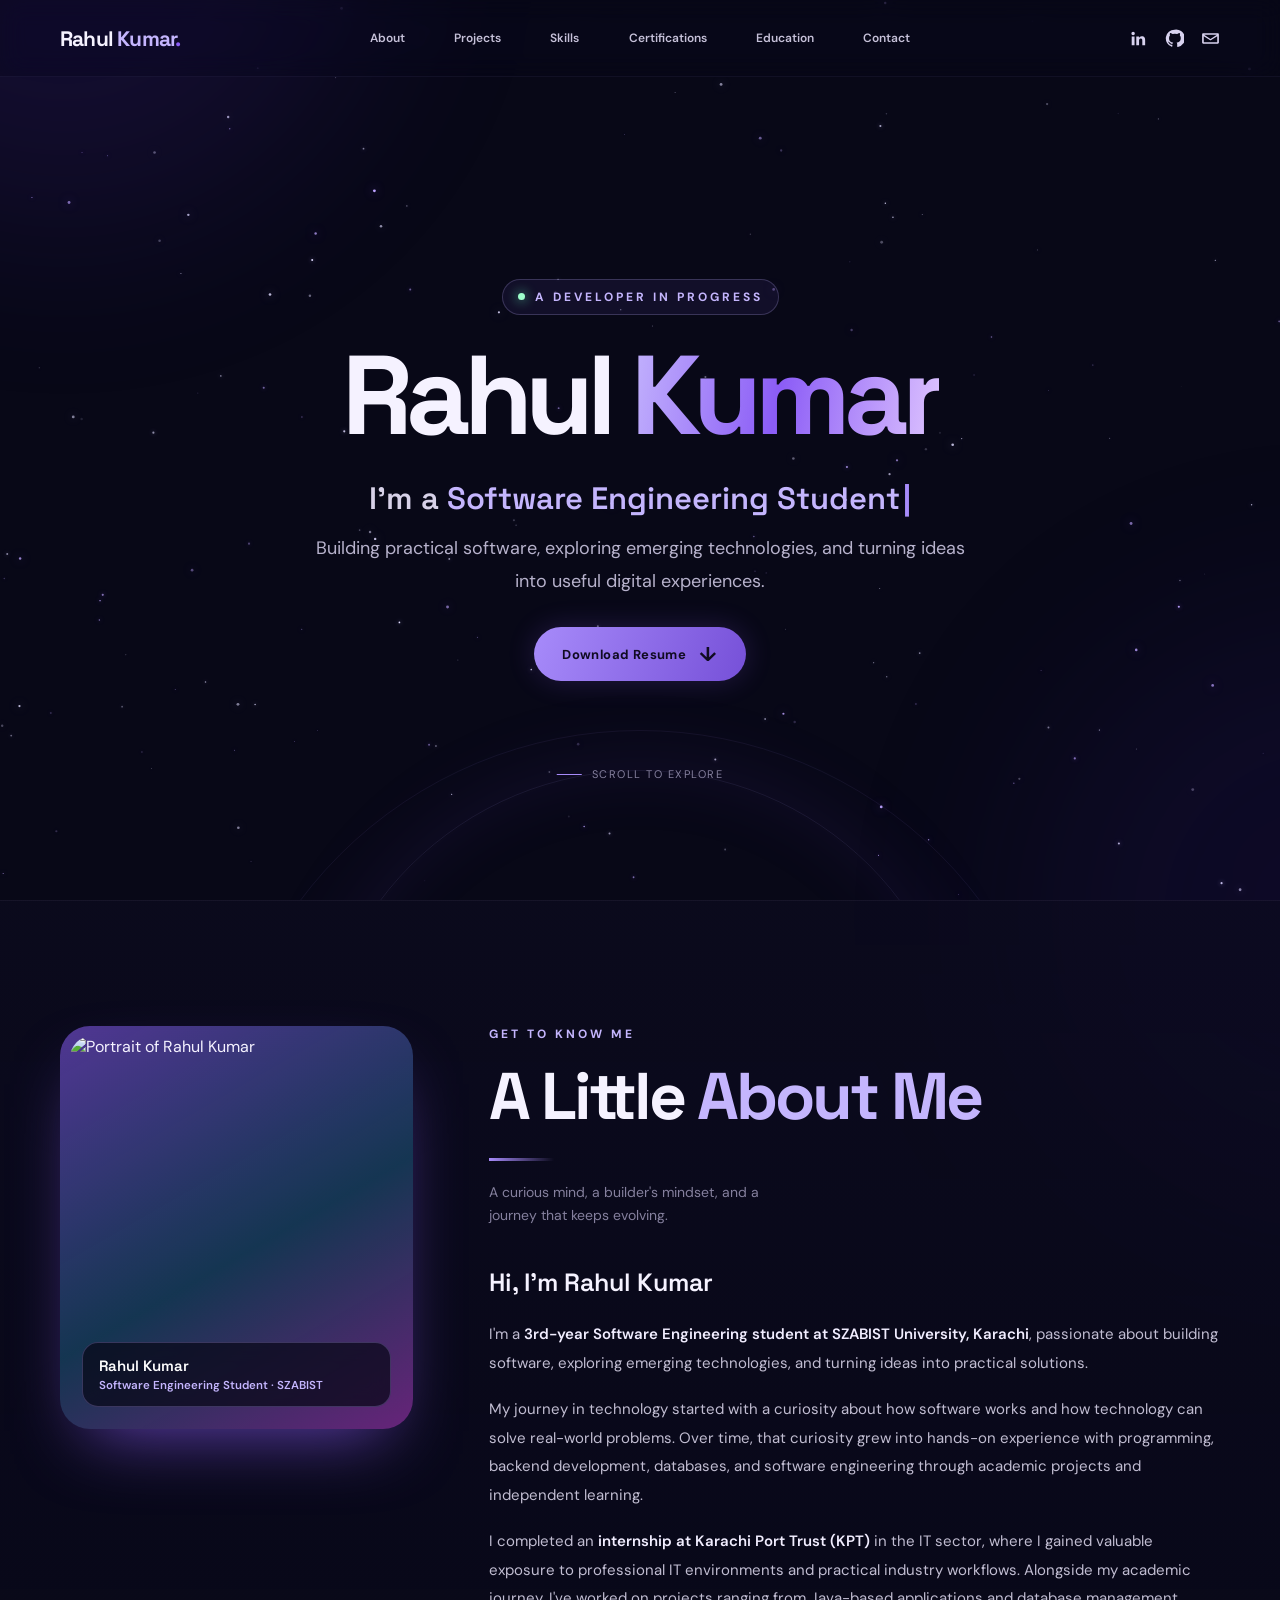
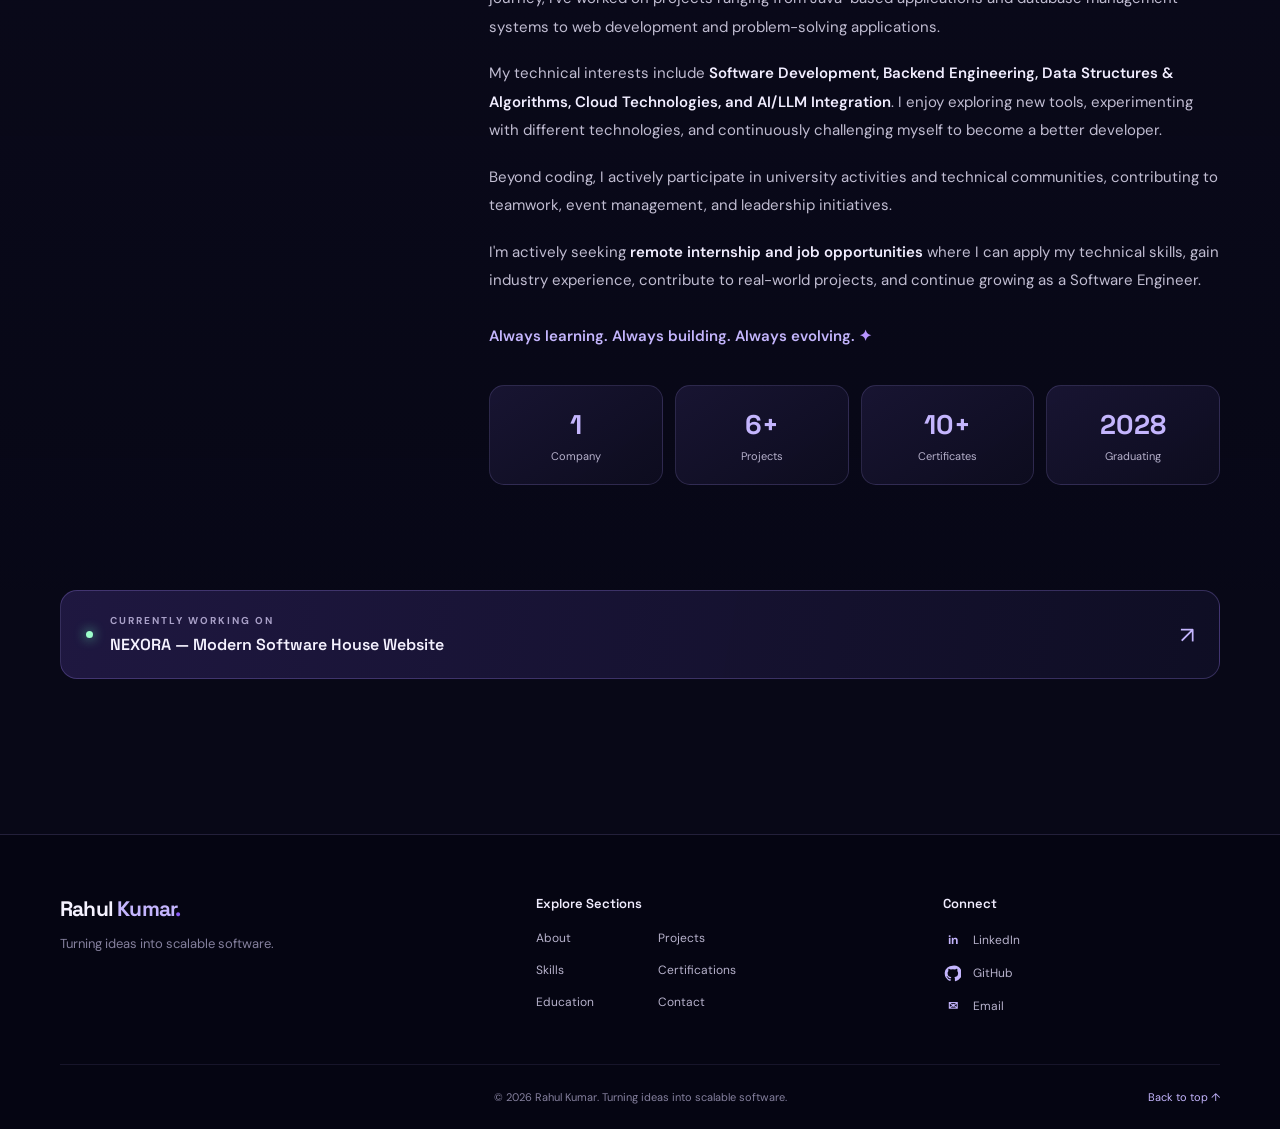
==== index.html @ cebddf50 "Add files via upload" ====
<!DOCTYPE html>
<html lang="en">
<head>
  <meta charset="UTF-8" />
  <meta name="viewport" content="width=device-width, initial-scale=1.0" />
  <meta name="theme-color" content="#080817" />
  <meta name="description" content="Rahul Kumar — Software Engineering Student, Developer and Problem Solver." />
  <title>Rahul Kumar | Software Engineer</title>
  <link rel="preconnect" href="https://fonts.googleapis.com">
  <link rel="preconnect" href="https://fonts.gstatic.com" crossorigin>
  <link href="https://fonts.googleapis.com/css2?family=DM+Sans:wght@400;500;600;700&family=Space+Grotesk:wght@400;500;600;700&display=swap" rel="stylesheet">
  <link rel="stylesheet" href="style.css" />
</head>
<body>
  <canvas id="starfield" aria-hidden="true"></canvas>
  <div class="ambient ambient-one"></div>
  <div class="ambient ambient-two"></div>

  <header class="site-header">
    <nav class="navbar container" aria-label="Main navigation">
      <a class="brand" href="#home" aria-label="Rahul Kumar home">Rahul <span>Kumar</span><i>.</i></a>
      <button class="menu-toggle" id="menuToggle" aria-label="Toggle navigation" aria-expanded="false">
        <span></span><span></span><span></span>
      </button>
      <div class="nav-links" id="navLinks">
<a href="index.html#about">About</a>
<a href="projects.html">Projects</a>
<a href="skills.html">Skills</a>
<a href="certifications.html">Certifications</a>
<a href="education.html">Education</a>
<a href="contact.html">Contact</a>
      </div>
      <div class="nav-socials" aria-label="Social links">
        <a href="https://www.linkedin.com/in/rahul-maheshwari-7375152b0" target="_blank" rel="noreferrer" aria-label="LinkedIn">
          <svg viewBox="0 0 24 24" aria-hidden="true"><path d="M5.2 3.5a2.2 2.2 0 1 1 0 4.4 2.2 2.2 0 0 1 0-4.4ZM3.4 9.5H7v11H3.4v-11Zm5.8 0h3.4V11h.1c.5-.9 1.6-1.9 3.4-1.9 3.6 0 4.3 2.3 4.3 5.3v6.1h-3.6v-5.4c0-1.3 0-3-1.9-3s-2.2 1.4-2.2 2.9v5.5H9.2v-11Z"/></svg>
        </a>
        <a href="https://github.com/rahulkumar10319" target="_blank" rel="noreferrer" aria-label="GitHub">
          <svg viewBox="0 0 24 24" aria-hidden="true"><path d="M12 .9a11.1 11.1 0 0 0-3.5 21.6c.6.1.8-.3.8-.6v-2.1c-3.2.7-3.9-1.4-3.9-1.4-.5-1.3-1.3-1.7-1.3-1.7-1-.7.1-.7.1-.7 1.1.1 1.7 1.2 1.7 1.2 1 .1.7 2.1 3.8 1.5.1-.7.4-1.2.7-1.5-2.6-.3-5.3-1.3-5.3-5.8 0-1.3.5-2.3 1.2-3.1-.1-.3-.5-1.5.1-3.1 0 0 1-.3 3.2 1.2a11 11 0 0 1 5.8 0c2.2-1.5 3.2-1.2 3.2-1.2.6 1.6.2 2.8.1 3.1.8.8 1.2 1.8 1.2 3.1 0 4.5-2.7 5.5-5.3 5.8.4.3.8 1 .8 2v3c0 .3.2.7.8.6A11.1 11.1 0 0 0 12 .9Z"/></svg>
        </a>
        <a href="mailto:rahulkella661@gmail.com" aria-label="Email">
          <svg viewBox="0 0 24 24" aria-hidden="true"><path d="M2.8 5.5h18.4c.8 0 1.4.6 1.4 1.4v10.2c0 .8-.6 1.4-1.4 1.4H2.8c-.8 0-1.4-.6-1.4-1.4V6.9c0-.8.6-1.4 1.4-1.4Zm9.2 7.1 8.1-5.3H3.9l8.1 5.3Zm-8.5 4.1h17V9l-8.1 5.2a.8.8 0 0 1-.8 0L3.5 9v7.7Z"/></svg>
        </a>
      </div>
    </nav>
  </header>

  <main>
    <section class="hero section-shell" id="home">
      <div class="hero-content container">
        <div class="eyebrow"><span class="eyebrow-dot"></span> A DEVELOPER IN PROGRESS</div>
        <h1>Rahul <span>Kumar</span></h1>
        <p class="hero-role">I'm a <span id="roleText">Software Engineering Student</span><b class="typing-caret">|</b></p>
        <p class="hero-description">
          Building practical software, exploring emerging technologies, and turning ideas into useful digital experiences.
        </p>
        <a class="button button-primary" href="assets/resume.pdf" download>
          Download Resume <span class="download-icon" aria-hidden="true">↓</span>
        </a>
        <div class="hero-scroll"><span></span> Scroll to explore</div>
      </div>
      <div class="hero-orbit orbit-a"></div>
      <div class="hero-orbit orbit-b"></div>
    </section>

    <section class="about-section section-shell" id="about">
      <div class="container about-grid">
        <aside class="about-photo">
          <figure>
            <img src="assets/rahul-kumar.webp" alt="Portrait of Rahul Kumar" width="900" height="1016" loading="lazy" />
            <figcaption><strong>Rahul Kumar</strong><span>Software Engineering Student · SZABIST</span></figcaption>
          </figure>
        </aside>
        <div class="about-main">
        <div class="section-heading">
          <p class="section-kicker">GET TO KNOW ME</p>
          <h2>A Little <span>About Me</span></h2>
          <div class="heading-line"></div>
          <p class="heading-note">A curious mind, a builder's mindset, and a journey that keeps evolving.</p>
        </div>
        <div class="about-copy">
          <h3>Hi, I'm Rahul Kumar</h3>
          <p>I'm a <strong>3rd-year Software Engineering student at SZABIST University, Karachi</strong>, passionate about building software, exploring emerging technologies, and turning ideas into practical solutions.</p>
          <p>My journey in technology started with a curiosity about how software works and how technology can solve real-world problems. Over time, that curiosity grew into hands-on experience with programming, backend development, databases, and software engineering through academic projects and independent learning.</p>
          <p>I completed an <strong>internship at Karachi Port Trust (KPT)</strong> in the IT sector, where I gained valuable exposure to professional IT environments and practical industry workflows. Alongside my academic journey, I've worked on projects ranging from Java-based applications and database management systems to web development and problem-solving applications.</p>
          <p>My technical interests include <strong>Software Development, Backend Engineering, Data Structures &amp; Algorithms, Cloud Technologies, and AI/LLM Integration</strong>. I enjoy exploring new tools, experimenting with different technologies, and continuously challenging myself to become a better developer.</p>
          <p>Beyond coding, I actively participate in university activities and technical communities, contributing to teamwork, event management, and leadership initiatives.</p>
          <p>I'm actively seeking <strong>remote internship and job opportunities</strong> where I can apply my technical skills, gain industry experience, contribute to real-world projects, and continue growing as a Software Engineer.</p>
          <p class="signature-line">Always learning. Always building. Always evolving. <span>✦</span></p>
          <div class="stats-grid">
            <div class="stat-card"><strong>1</strong><span>Company</span></div>
            <div class="stat-card"><strong>6+</strong><span>Projects</span></div>
            <div class="stat-card"><strong>10+</strong><span>Certificates</span></div>
            <div class="stat-card"><strong>2028</strong><span>Graduating</span></div>
          </div>
        </div>
        </div>
      </div>
    </section>

    <section class="status-section container" id="currently-building">
      <button class="status-card" id="statusCard" aria-expanded="false">
        <span class="status-indicator"></span>
        <span class="status-main"><small>CURRENTLY WORKING ON</small><strong>NEXORA — Modern Software House Website</strong></span>
        <span class="status-action" aria-hidden="true">↗</span>
        <span class="status-detail">Designing and developing a modern digital presence for a software house, with a focus on clean UI, thoughtful interactions, and a polished user experience.</span>
      </button>
    </section>

</main>

  <footer class="site-footer">
    <div class="container footer-top">
      <div class="footer-brand-block">
        <a class="brand footer-brand" href="#home">Rahul <span>Kumar</span><i>.</i></a>
        <p>Turning ideas into scalable software.</p>
      </div>
      <div class="footer-column">
        <h4>Explore Sections</h4>
        <div class="footer-nav">
<a href="index.html#about">About</a>
<a href="projects.html">Projects</a>
<a href="skills.html">Skills</a>
<a href="certifications.html">Certifications</a>
<a href="education.html">Education</a>
<a href="contact.html">Contact</a>
          </div>
      </div>
      <div class="footer-column">
        <h4>Connect</h4>
        <div class="footer-socials">
          <a href="https://www.linkedin.com/in/rahul-maheshwari-7375152b0" target="_blank" rel="noreferrer"><span class="social-icon">in</span> LinkedIn</a>
          <a href="https://github.com/rahulkumar10319" target="_blank" rel="noreferrer"><span class="social-icon"><svg viewBox="0 0 24 24"><path d="M12 .9a11.1 11.1 0 0 0-3.5 21.6c.6.1.8-.3.8-.6v-2.1c-3.2.7-3.9-1.4-3.9-1.4-.5-1.3-1.3-1.7-1.3-1.7-1-.7.1-.7.1-.7 1.1.1 1.7 1.2 1.7 1.2 1 .1.7 2.1 3.8 1.5.1-.7.4-1.2.7-1.5-2.6-.3-5.3-1.3-5.3-5.8 0-1.3.5-2.3 1.2-3.1-.1-.3-.5-1.5.1-3.1 0 0 1-.3 3.2 1.2a11 11 0 0 1 5.8 0c2.2-1.5 3.2-1.2 3.2-1.2.6 1.6.2 2.8.1 3.1.8.8 1.2 1.8 1.2 3.1 0 4.5-2.7 5.5-5.3 5.8.4.3.8 1 .8 2v3c0 .3.2.7.8.6A11.1 11.1 0 0 0 12 .9Z"/></svg></span> GitHub</a>
          <a href="mailto:rahulkella661@gmail.com"><span class="social-icon">✉</span> Email</a>
        </div>
      </div>
    </div>
    <div class="container footer-bottom">
      <span>© 2026 Rahul Kumar. Turning ideas into scalable software.</span>
      <a href="#home">Back to top ↑</a>
    </div>
  </footer>

  <script src="script.js"></script>
</body>
</html>
---- style.css ----
:root {
  --bg: #080817;
  --bg-soft: #0d0d22;
  --panel: rgba(19, 18, 43, .72);
  --text: #f5f2ff;
  --muted: #b7b2cc;
  --muted-2: #85809e;
  --accent: #a78bfa;
  --accent-bright: #c4b5fd;
  --line: rgba(183, 164, 255, .17);
  --font-body: "DM Sans", sans-serif;
  --font-display: "Space Grotesk", sans-serif;
}
* { box-sizing: border-box; }
html { scroll-behavior: smooth; scroll-padding-top: 90px; }
body { margin: 0; background: var(--bg); color: var(--text); font-family: var(--font-body); overflow-x: hidden; }
a { color: inherit; text-decoration: none; }
button { font: inherit; }
#starfield { position: fixed; inset: 0; width: 100%; height: 100%; z-index: -3; pointer-events: none; }
.ambient { position: fixed; width: 38rem; height: 38rem; border-radius: 50%; filter: blur(100px); opacity: .14; pointer-events: none; z-index: -2; }
.ambient-one { background: #5930c5; top: -24rem; left: -15rem; }
.ambient-two { background: #321b85; right: -22rem; bottom: -20rem; }
.container { width: min(1160px, calc(100% - 48px)); margin-inline: auto; }
.site-header { position: fixed; z-index: 20; top: 0; left: 0; width: 100%; border-bottom: 1px solid rgba(183,164,255,.06); background: rgba(8,8,23,.34); backdrop-filter: blur(12px) saturate(1.2); -webkit-backdrop-filter: blur(12px) saturate(1.2); }
.navbar { min-height: 76px; display: grid; grid-template-columns: 1fr auto 1fr; align-items: center; gap: 24px; }
.brand { font: 700 21px var(--font-display); letter-spacing: -.8px; width: fit-content; white-space: nowrap; }
.brand span { color: var(--accent-bright); }
.brand i { color: #8b5cf6; font-style: normal; }
.nav-links { display: flex; align-items: center; gap: clamp(14px, 1.8vw, 25px); }
.nav-links a { padding: 8px 13px; border-radius: 99px; color: #c6c1d9; font-size: 12px; font-weight: 600; transition: color .2s ease, background .2s ease, box-shadow .2s ease, transform .15s ease; }
.nav-links a:hover, .nav-links a:focus-visible { color: #fff; background: rgba(139,92,246,.2); outline: none; }
.nav-links a:active { color: #0b0b1d; background: #22d3ee; box-shadow: 0 0 18px rgba(34,211,238,.55); transform: scale(.93); }
.nav-links a.active { color: #fff; background: linear-gradient(100deg, #8b5cf6, #d946ef); box-shadow: 0 6px 18px -6px #d946ef; }
.nav-links a.active:hover { background: linear-gradient(100deg, #9b6dff, #e660f5); }
.nav-links a.active:active { color: #0b0b1d; background: #22d3ee; box-shadow: 0 0 18px rgba(34,211,238,.55); }
.footer-nav a:hover { color: var(--accent-bright); }
.nav-socials { display: flex; justify-content: flex-end; align-items: center; gap: 17px; }
.nav-socials a { width: 19px; height: 19px; color: #d8d2ef; transition: color .2s, transform .2s; }
.nav-socials a:hover { color: var(--accent-bright); transform: translateY(-3px); }
.nav-socials svg, .footer-socials svg { width: 100%; height: 100%; fill: currentColor; }
.menu-toggle { display: none; }
.hero { min-height: 760px; min-height: min(900px, 100svh); position: relative; display: grid; place-items: center; text-align: center; overflow: hidden; padding: 130px 0 70px; }
.hero-content { position: relative; z-index: 2; }
.eyebrow, .section-kicker { color: var(--accent-bright); font-size: 12px; font-weight: 700; letter-spacing: 3px; }
.eyebrow { display: inline-flex; align-items: center; gap: 10px; padding: 9px 15px; border: 1px solid rgba(196,181,253,.22); border-radius: 99px; background: rgba(30,24,62,.48); }
.eyebrow-dot, .status-indicator { width: 7px; height: 7px; display: inline-block; border-radius: 50%; background: #9dffcb; box-shadow: 0 0 12px #66f0b3; }
.hero h1 { margin: 26px 0 12px; font: 700 clamp(58px, 9vw, 112px)/.98 var(--font-display); letter-spacing: -7px; }
.hero h1 span { background: linear-gradient(100deg, #c4b5fd 0%, #8b5cf6 48%, #e0c7ff 100%); -webkit-background-clip: text; background-clip: text; color: transparent; }
.hero-role { margin: 28px 0 14px; color: #d7d1e8; font: 600 clamp(20px, 3vw, 31px) var(--font-display); }
.hero-role span { color: var(--accent-bright); }
.typing-caret { color: #a78bfa; margin-left: 3px; animation: blink .8s step-end infinite; }
@keyframes blink { 50% { opacity: 0; } }
.hero-description { max-width: 680px; margin: 0 auto 30px; color: var(--muted); font-size: clamp(15px, 1.7vw, 18px); line-height: 1.8; }
.button { display: inline-flex; align-items: center; justify-content: center; gap: 13px; min-height: 54px; padding: 0 28px; border-radius: 99px; font-size: 13px; font-weight: 700; letter-spacing: .4px; transition: transform .2s, box-shadow .2s, background .2s; }
.button:hover { transform: translateY(-3px); box-shadow: 0 12px 35px rgba(139,92,246,.28); }
.button-primary { background: linear-gradient(110deg, #a78bfa, #7650d8); color: #100b22; box-shadow: 0 0 28px rgba(139,92,246,.2); }
.download-icon { font-size: 20px; line-height: 1; }
.hero-scroll { position: absolute; left: 50%; bottom: -100px; transform: translateX(-50%); color: var(--muted-2); font-size: 11px; letter-spacing: 1.5px; text-transform: uppercase; display: flex; align-items: center; gap: 10px; white-space: nowrap; }
.hero-scroll span { width: 25px; height: 1px; background: var(--accent); }
.hero-orbit { position: absolute; border: 1px solid rgba(167,139,250,.12); border-radius: 50%; pointer-events: none; }
.orbit-a { width: 650px; height: 650px; bottom: -520px; left: calc(50% - 325px); box-shadow: 0 0 90px rgba(124,82,220,.1), inset 0 0 70px rgba(124,82,220,.08); }
.orbit-b { width: 850px; height: 850px; bottom: -680px; left: calc(50% - 425px); border-color: rgba(167,139,250,.07); }
.about-section { padding: 125px 0 105px; border-top: 1px solid rgba(183,164,255,.08); background: linear-gradient(180deg, rgba(12,11,31,.72), rgba(8,8,23,.55)); }
.about-grid { display: grid; grid-template-columns: .82fr 1.35fr; gap: clamp(50px, 9vw, 130px); align-items: start; }
.section-heading { position: static; }
.section-kicker { margin: 0 0 20px; }
.section-heading h2 { margin: 0; font: 700 clamp(42px, 5.4vw, 66px)/1.04 var(--font-display); letter-spacing: -3px; }
.section-heading h2 span { color: var(--accent-bright); }
.heading-line { width: 65px; height: 3px; margin: 27px 0 20px; background: linear-gradient(90deg, #a78bfa, transparent); }
.heading-note { max-width: 270px; color: var(--muted-2); line-height: 1.7; font-size: 14px; }
.about-copy h3 { margin: 0 0 22px; font: 600 25px var(--font-display); }
.about-copy p { margin: 0 0 18px; color: #c1bdd2; font-size: 15px; line-height: 1.9; }
.about-copy strong { color: #f1edff; font-weight: 600; }
.signature-line { color: var(--accent-bright) !important; font-weight: 600; margin-top: 27px !important; }
.signature-line span { color: #b794ff; }
.stats-grid { display: grid; grid-template-columns: repeat(4, 1fr); gap: 12px; margin-top: 35px; }
.stat-card { min-height: 100px; display: flex; flex-direction: column; justify-content: center; align-items: center; gap: 7px; border: 1px solid var(--line); border-radius: 15px; background: linear-gradient(145deg, rgba(31,26,62,.7), rgba(15,14,35,.72)); transition: transform .25s, border-color .25s; }
.stat-card:hover { transform: translateY(-5px); border-color: rgba(196,181,253,.5); }
.stat-card strong { color: var(--accent-bright); font: 700 27px var(--font-display); }
.stat-card span { color: var(--muted); font-size: 11px; }
.status-section { padding: 0 0 105px; }
.status-card { width: 100%; position: relative; display: flex; align-items: center; gap: 17px; padding: 23px 25px; text-align: left; color: var(--text); border: 1px solid rgba(167,139,250,.26); border-radius: 17px; background: linear-gradient(100deg, rgba(37,28,75,.8), rgba(16,15,39,.85)); cursor: pointer; transition: border-color .25s, box-shadow .25s, transform .25s; }
.status-card:hover, .status-card[aria-expanded="true"] { border-color: rgba(196,181,253,.65); box-shadow: 0 12px 40px rgba(87,55,170,.17); transform: translateY(-2px); }
.status-main { display: flex; flex-direction: column; gap: 7px; }
.status-main small { color: #a9a0c8; font-size: 10px; letter-spacing: 2px; font-weight: 700; }
.status-main strong { font: 600 16px var(--font-display); }
.status-action { margin-left: auto; color: var(--accent-bright); font-size: 23px; transition: transform .25s; }
.status-card[aria-expanded="true"] .status-action { transform: rotate(45deg); }
.status-detail { display: none; flex-basis: 100%; padding: 12px 0 0 24px; color: var(--muted); font-size: 13px; line-height: 1.7; }
.status-card[aria-expanded="true"] { flex-wrap: wrap; }
.status-card[aria-expanded="true"] .status-detail { display: block; }
.page-section { min-height: 70vh; padding: 150px 0 72px; border-top: 0; border-top: 1px solid rgba(183,164,255,.09); }
.page-section .page-kicker { color: var(--accent); font-size: 10px; letter-spacing: 2px; font-weight: 700; }
.page-section h1 { margin: 13px 0; font: 600 clamp(30px, 4vw, 44px) var(--font-display); letter-spacing: -1.5px; }
.page-section h1 em { color: var(--muted-2); font-size: .6em; font-style: normal; font-weight: 400; }
.page-section p { color: var(--muted); font-size: 14px; line-height: 1.7; }
.site-footer { margin-top: 50px; border-top: 1px solid var(--line); background: rgba(6,6,18,.82); }
.footer-top { display: grid; grid-template-columns: 1.2fr 1fr .8fr; gap: 60px; padding-top: 60px; padding-bottom: 48px; }
.footer-brand-block p { color: var(--muted-2); font-size: 13px; }
.footer-column h4 { margin: 0 0 18px; font: 600 13px var(--font-display); color: #f1edff; }
.footer-nav { display: grid; grid-template-columns: repeat(2, max-content); gap: 16px 64px; }
.footer-nav a, .footer-socials a { color: var(--muted); font-size: 12px; transition: color .2s; }
.footer-socials { display: flex; flex-direction: column; gap: 13px; }
.footer-socials a { display: flex; align-items: center; gap: 10px; }
.social-icon { width: 20px; height: 20px; display: inline-grid; place-items: center; color: var(--accent-bright); font-size: 12px; font-weight: 700; }
.social-icon svg { width: 17px; height: 17px; fill: currentColor; }
.footer-bottom { min-height: 65px; border-top: 1px solid rgba(183,164,255,.1); display: flex; align-items: center; justify-content: center; position: relative; gap: 15px; color: var(--muted-2); font-size: 11px; text-align: center; }
.footer-bottom a { position: absolute; right: 0; }
.footer-bottom a { color: var(--accent-bright); }
@media (max-width: 1000px) {
  .navbar { grid-template-columns: 1fr auto auto; }
  .nav-links { gap: 12px; }
  .nav-links a { font-size: 11px; }
  .nav-socials { gap: 12px; }
}
@media (max-width: 800px) {
  .navbar { min-height: 70px; grid-template-columns: 1fr auto auto; }
  .menu-toggle { display: flex; flex-direction: column; gap: 5px; width: 38px; height: 38px; align-items: center; justify-content: center; border: 1px solid var(--line); border-radius: 10px; background: rgba(22,18,47,.8); cursor: pointer; }
  .menu-toggle span { display: block; width: 16px; height: 2px; background: #e6ddff; }
  .nav-links { display: none; position: absolute; top: 70px; left: 0; width: 100%; padding: 20px 24px 24px; background: rgba(8,8,23,.97); border-bottom: 1px solid var(--line); flex-wrap: wrap; }
  .nav-links.open { display: flex; }
  .nav-links a { font-size: 13px; padding: 8px 14px; }
  .nav-socials { gap: 10px; }
  .nav-socials a { width: 17px; height: 17px; }
  .hero { min-height: 760px; }
  .hero h1 { letter-spacing: -4px; }
  .hero-scroll { bottom: -80px; }
  .about-grid { grid-template-columns: 1fr; gap: 35px; }
  .section-heading { position: static; }
  .section-heading h2 br { display: none; }
  .heading-note { max-width: 500px; }
  .footer-top { grid-template-columns: 1fr 1fr; gap: 38px; }
  .footer-brand-block { grid-column: 1 / -1; }
}
@media (max-width: 520px) {
  .container { width: min(100% - 34px, 1160px); }
  .brand { font-size: 18px; }
  .nav-socials { gap: 8px; }
  .nav-socials a { width: 16px; height: 16px; }
  .hero { min-height: 720px; padding-top: 115px; }
  .hero h1 { font-size: clamp(49px, 14vw, 72px); letter-spacing: -3px; }
  .hero-role { font-size: 20px; line-height: 1.5; }
  .hero-description { font-size: 14px; }
  .button { min-height: 50px; padding: 0 23px; font-size: 12px; }
  .about-section { padding: 85px 0 75px; }
  .section-heading h2 { font-size: 47px; }
  .about-copy h3 { font-size: 22px; }
  .about-copy p { font-size: 14px; }
  .stats-grid { grid-template-columns: repeat(2, 1fr); }
  .status-section { padding-bottom: 70px; }
  .status-card { padding: 19px 16px; gap: 12px; }
  .status-main strong { font-size: 13px; }
  .status-main small { font-size: 9px; }
  .footer-top { grid-template-columns: 1fr; gap: 32px; padding-top: 42px; }
  .footer-brand-block { grid-column: auto; }
  .footer-bottom { align-items: center; flex-direction: column; justify-content: center; padding: 18px 0; line-height: 1.6; text-align: center; }
  .footer-bottom a { position: static; }
}
@media (prefers-reduced-motion: reduce) {
  *, *::before, *::after { scroll-behavior: auto !important; animation-duration: .01ms !important; animation-iteration-count: 1 !important; transition-duration: .01ms !important; }
}

/* Skills page */
.skills-page { padding: 150px 0 40px; }
.skills-hero { text-align: center; margin-bottom: 70px; }
.skills-hero .section-kicker { margin: 0 0 18px; }
.skills-hero h1 { margin: 0; font: 700 clamp(38px, 6.4vw, 78px)/1.08 var(--font-display); letter-spacing: -2.5px; color: #f4f1ff; }
.grad-a { background: linear-gradient(100deg, #f0abfc 0%, #fb7185 100%); -webkit-background-clip: text; background-clip: text; color: transparent; }
.grad-b { background: linear-gradient(100deg, #5eead4 0%, #a3e635 100%); -webkit-background-clip: text; background-clip: text; color: transparent; }
.skill-group { margin-bottom: 68px; }
.skill-title { margin: 0 0 30px; text-align: center; font: 600 clamp(22px, 3vw, 30px) var(--font-display); letter-spacing: -.8px; color: #f1edff; }
.skill-title::after { content: ""; display: block; width: 46px; height: 3px; margin: 14px auto 0; border-radius: 3px; background: linear-gradient(90deg, #8b5cf6, #38bdf8); }
.skill-grid { list-style: none; margin: 0 auto; padding: 0; max-width: 700px; display: flex; flex-wrap: wrap; justify-content: center; gap: 22px; }
.skill-card { --c: #a78bfa; position: relative; width: 112px; padding: 22px 8px 14px; display: flex; flex-direction: column; align-items: center; gap: 14px; border: 1px solid rgba(183,164,255,.14); border-radius: 20px; background: linear-gradient(160deg, rgba(24,22,48,.9), rgba(12,12,30,.9)); color: inherit; font: inherit; cursor: pointer; overflow: hidden; transition: transform .3s ease, border-color .3s ease, box-shadow .3s ease; -webkit-tap-highlight-color: transparent; }
.skill-card::before { content: ""; position: absolute; inset: 0; background: radial-gradient(circle at 50% 0%, var(--c), transparent 70%); opacity: 0; transition: opacity .3s ease; }
.skill-card::after { content: ""; position: absolute; left: 0; top: 18%; bottom: 18%; width: 3px; border-radius: 0 3px 3px 0; background: var(--c); box-shadow: 0 0 14px var(--c); transform: translateX(-4px); opacity: 0; transition: transform .3s ease, opacity .3s ease; }
.skill-logo { position: relative; z-index: 1; width: 54px; height: 54px; display: grid; place-items: center; transition: transform .3s ease, filter .3s ease; }
.skill-logo img { width: 100%; height: 100%; object-fit: contain; }
.skill-name { position: relative; z-index: 1; font-size: 12px; font-weight: 600; color: var(--muted); transition: color .3s ease; }
.skill-card:hover, .skill-card:focus-visible, .skill-card:active { transform: translateY(-8px); border-color: var(--c); box-shadow: 0 16px 36px -10px var(--c), 0 0 0 1px var(--c) inset; outline: none; }
.skill-card:hover::before, .skill-card:focus-visible::before, .skill-card:active::before { opacity: .22; }
.skill-card:hover::after, .skill-card:focus-visible::after, .skill-card:active::after { opacity: 1; transform: translateX(0); }
.skill-card:hover .skill-logo, .skill-card:focus-visible .skill-logo, .skill-card:active .skill-logo { transform: scale(1.14) rotate(-4deg); filter: drop-shadow(0 0 12px var(--c)); }
.skill-card:hover .skill-name, .skill-card:focus-visible .skill-name, .skill-card:active .skill-name { color: #fff; }
@media (max-width: 640px) {
  .skills-page { padding-top: 120px; }
  .skills-hero { margin-bottom: 50px; }
  .skill-grid { gap: 14px; }
  .skill-card { width: 96px; padding: 18px 6px 12px; }
  .skill-logo { width: 46px; height: 46px; }
}
@media (prefers-reduced-motion: reduce) { .skill-card, .skill-logo { transition: none; } }
.skill-logo img[src$="mysql.svg"] { filter: brightness(1.5) saturate(1.2); }

/* Certifications page */
.certs-page { padding: 150px 0 60px; }
.certs-sub { margin: 22px 0 0; font: 600 clamp(20px, 3vw, 32px) var(--font-display); letter-spacing: -.8px; color: #d7d1e8; }
.cert-grid { list-style: none; margin: 0; padding: 0; display: flex; flex-wrap: wrap; justify-content: center; gap: 30px; }
.cert-grid > li { width: min(340px, 100%); display: flex; }
.cert-card { --c: #a78bfa; position: relative; width: 100%; padding: 14px 14px 20px; display: flex; flex-direction: column; gap: 18px; text-align: left; border: 1px solid rgba(183,164,255,.14); border-radius: 22px; background: linear-gradient(160deg, rgba(24,22,48,.92), rgba(12,12,30,.92)); color: inherit; font: inherit; cursor: pointer; transition: transform .3s ease, border-color .3s ease, box-shadow .3s ease; -webkit-tap-highlight-color: transparent; }
.cert-card::before { content: ""; position: absolute; left: 0; top: 22%; bottom: 22%; width: 4px; border-radius: 0 4px 4px 0; background: var(--c); box-shadow: 0 0 16px var(--c); opacity: 0; transform: translateX(-5px); transition: opacity .3s ease, transform .3s ease; }
.cert-thumb { position: relative; display: block; aspect-ratio: 3 / 2; border-radius: 14px; overflow: hidden; background: #0b0b1d; }
.cert-thumb img { width: 100%; height: 100%; display: block; transition: transform .5s ease; }
.cert-view { position: absolute; inset: 0; display: grid; place-items: center; background: linear-gradient(180deg, transparent 40%, rgba(8,8,23,.72)); color: #fff; font-size: 13px; font-weight: 700; letter-spacing: .5px; opacity: 0; transition: opacity .3s ease; align-content: end; padding-bottom: 14px; }
.cert-count { position: absolute; top: 10px; right: 10px; padding: 5px 11px; border-radius: 99px; background: rgba(8,8,23,.82); border: 1px solid var(--c); color: #fff; font-size: 11px; font-weight: 700; backdrop-filter: blur(6px); }
.cert-meta { display: flex; flex-direction: column; gap: 5px; padding: 0 6px; }
.cert-meta strong { font: 600 16px/1.35 var(--font-display); color: #f1edff; }
.cert-meta span { font-size: 13px; line-height: 1.5; color: var(--muted); }
.cert-card:hover, .cert-card:focus-visible { transform: translateY(-8px); border-color: var(--c); box-shadow: 0 20px 44px -14px var(--c), 0 0 0 1px var(--c) inset; outline: none; }
.cert-card:hover::before, .cert-card:focus-visible::before { opacity: 1; transform: translateX(0); }
.cert-card:hover .cert-thumb img, .cert-card:focus-visible .cert-thumb img { transform: scale(1.06); }
.cert-card:hover .cert-view, .cert-card:focus-visible .cert-view { opacity: 1; }

/* Lightbox */
body.lb-open { overflow: hidden; }
.lightbox { position: fixed; inset: 0; z-index: 100; display: grid; place-items: center; padding: 20px; opacity: 0; transition: opacity .22s ease; }
.lightbox[hidden] { display: none; }
.lightbox.show { opacity: 1; }
.lb-backdrop { position: absolute; inset: 0; background: rgba(4,4,14,.82); backdrop-filter: blur(8px); }
.lb-panel { --c: #a78bfa; position: relative; width: min(980px, 100%); max-height: calc(100vh - 40px); display: flex; flex-direction: column; border: 1px solid var(--c); border-radius: 24px; background: linear-gradient(160deg, #181630, #0c0c1e); box-shadow: 0 30px 80px -20px var(--c), 0 0 0 1px rgba(255,255,255,.04) inset; transform: translateY(14px) scale(.97); transition: transform .25s ease; overflow: hidden; }
.lightbox.show .lb-panel { transform: none; }
.lb-close { position: absolute; top: 12px; right: 14px; z-index: 3; width: 38px; height: 38px; border: 0; border-radius: 50%; background: rgba(8,8,23,.7); color: #fff; font-size: 26px; line-height: 1; cursor: pointer; transition: background .2s, transform .2s; }
.lb-close:hover, .lb-close:focus-visible { background: var(--c); color: #0b0b1d; transform: rotate(90deg); outline: none; }
.lb-stage { position: relative; flex: 1; min-height: 0; display: flex; align-items: center; justify-content: center; padding: 22px 64px; background: rgba(0,0,0,.22); }
.lb-media { display: flex; align-items: center; justify-content: center; min-height: 0; }
.lb-media img { max-width: 100%; max-height: calc(100vh - 230px); width: auto; height: auto; display: block; border-radius: 14px; box-shadow: 0 12px 40px rgba(0,0,0,.5); opacity: 0; transform: scale(.98); transition: opacity .3s ease, transform .3s ease; }
.lb-media img.in { opacity: 1; transform: none; }
.lb-nav { position: absolute; top: 50%; z-index: 2; width: 46px; height: 46px; margin-top: -23px; border: 1px solid var(--c); border-radius: 50%; background: rgba(8,8,23,.75); color: #fff; font-size: 30px; line-height: 1; padding-bottom: 4px; cursor: pointer; transition: background .2s, color .2s, transform .2s; }
.lb-nav[hidden] { display: none; }
.lb-prev { left: 12px; } .lb-next { right: 12px; }
.lb-nav:hover, .lb-nav:focus-visible { background: var(--c); color: #0b0b1d; outline: none; }
.lb-prev:hover { transform: translateX(-3px); } .lb-next:hover { transform: translateX(3px); }
.lb-info { display: flex; align-items: center; justify-content: space-between; gap: 20px; padding: 18px 26px 22px; }
.lb-text h2 { margin: 0 0 4px; font: 600 clamp(17px, 2.2vw, 22px) var(--font-display); color: #f4f1ff; }
.lb-text p { margin: 0; font-size: 13px; color: var(--muted); }
.lb-dots { display: flex; align-items: center; gap: 6px; margin-top: 12px; }
.lb-dots:empty { display: none; }
.lb-dots i { width: 8px; height: 8px; border-radius: 50%; background: rgba(255,255,255,.2); }
.lb-dots i.on { background: var(--c); box-shadow: 0 0 10px var(--c); }
.lb-dots span { margin-left: 8px; font-size: 12px; color: var(--muted-2); }
.lb-visit { flex-shrink: 0; display: inline-flex; align-items: center; gap: 8px; padding: 13px 26px; border-radius: 99px; background: var(--c); color: #0b0b1d; font-size: 14px; font-weight: 700; transition: transform .2s, box-shadow .2s; }
.lb-visit[hidden] { display: none; }
.lb-visit:hover, .lb-visit:focus-visible { transform: translateY(-2px); box-shadow: 0 10px 26px -6px var(--c); outline: none; }
@media (max-width: 640px) {
  .certs-page { padding-top: 120px; }
  .cert-grid { gap: 22px; }
  .lightbox { padding: 10px; }
  .lb-panel { max-height: calc(100vh - 20px); border-radius: 18px; }
  .lb-stage { padding: 16px 10px; }
  .lb-media img { max-height: calc(100vh - 260px); }
  .lb-nav { width: 38px; height: 38px; margin-top: -19px; font-size: 26px; }
  .lb-prev { left: 6px; } .lb-next { right: 6px; }
  .lb-info { flex-direction: column; align-items: stretch; text-align: center; gap: 14px; padding: 14px 16px 18px; }
  .lb-dots { justify-content: center; }
  .lb-visit { justify-content: center; }
}
@media (prefers-reduced-motion: reduce) { .cert-card, .cert-thumb img, .lb-panel, .lb-media img { transition: none; } }

/* Contact page */
.contact-page { padding: 150px 0 50px; }
.contact-hero { max-width: 820px; margin: 0 auto 64px; text-align: center; }
.contact-hero .section-kicker { margin: 0 0 18px; }
.contact-hero h1 { margin: 0 0 24px; font: 700 clamp(36px, 6vw, 70px)/1.08 var(--font-display); letter-spacing: -2.5px; color: #f4f1ff; }
.contact-lead { margin: 0 0 14px; color: var(--muted); font-size: clamp(15px, 1.7vw, 17px); line-height: 1.85; }
.contact-strong { color: #e6e0fb; font-weight: 600; }
.contact-layout { display: grid; grid-template-columns: 5fr 7fr; gap: 28px; align-items: stretch; }
.contact-info, .contact-form-card { position: relative; border: 1px solid rgba(183,164,255,.16); border-radius: 26px; padding: 36px; overflow: hidden; }
.contact-info { background: linear-gradient(160deg, rgba(76,44,160,.5), rgba(14,12,36,.92) 62%); }
.contact-form-card { background: linear-gradient(160deg, rgba(24,22,48,.92), rgba(11,11,28,.94)); }
.contact-info h2, .contact-form-card h2 { margin: 0 0 22px; font: 600 24px var(--font-display); letter-spacing: -.6px; color: #f4f1ff; }
.info-orb { position: absolute; right: -70px; bottom: -70px; width: 240px; height: 240px; border-radius: 50%; background: radial-gradient(circle, rgba(217,70,239,.38), transparent 68%); pointer-events: none; }
.info-open { display: inline-flex; align-items: center; gap: 10px; margin: -6px 0 30px; padding: 8px 14px; border: 1px solid rgba(157,255,203,.3); border-radius: 99px; background: rgba(157,255,203,.07); color: #c9ffe3; font-size: 12px; font-weight: 600; }
.info-open i { width: 7px; height: 7px; border-radius: 50%; background: #9dffcb; box-shadow: 0 0 10px #66f0b3; }
.contact-info ul { list-style: none; margin: 0; padding: 0; display: flex; flex-direction: column; gap: 22px; position: relative; }
.contact-info li { display: flex; align-items: center; gap: 16px; }
.info-ico { --c: #a78bfa; flex-shrink: 0; width: 50px; height: 50px; display: grid; place-items: center; border-radius: 16px; border: 1px solid var(--c); background: rgba(255,255,255,.04); color: var(--c); box-shadow: 0 0 22px -8px var(--c); }
.info-ico svg { width: 22px; height: 22px; fill: currentColor; }
.contact-info small { display: block; margin-bottom: 3px; font-size: 12px; color: var(--muted-2); }
.contact-info li a, .contact-info li span:not(.info-ico) { color: #f1edff; font-size: 15px; font-weight: 500; word-break: break-word; }
.contact-info li a:hover { color: var(--accent-bright); }
.field-row { display: grid; grid-template-columns: 1fr 1fr; gap: 18px; }
.field { position: relative; margin-bottom: 18px; }
.field input, .field textarea { width: 100%; padding: 24px 18px 10px; border: 1px solid rgba(183,164,255,.18); border-radius: 16px; background: rgba(5,5,18,.75); color: #f4f1ff; font: 400 15px var(--font-body, inherit); outline: none; resize: vertical; transition: border-color .2s, box-shadow .2s; }
.field textarea { min-height: 150px; }
.field label { position: absolute; left: 19px; top: 18px; color: var(--muted-2); font-size: 14px; pointer-events: none; transition: all .18s ease; }
.field input:focus + label, .field textarea:focus + label, .field input:not(:placeholder-shown) + label, .field textarea:not(:placeholder-shown) + label { top: 8px; font-size: 11px; letter-spacing: .4px; color: var(--accent-bright); }
.field input:focus, .field textarea:focus { border-color: #a78bfa; box-shadow: 0 0 0 4px rgba(139,92,246,.18); }
.field.invalid input, .field.invalid textarea { border-color: #fb7185; }
.send-btn { width: 100%; display: inline-flex; align-items: center; justify-content: center; gap: 10px; padding: 17px; border: 0; border-radius: 16px; background: linear-gradient(100deg, #8b5cf6, #d946ef); color: #fff; font: 700 15px var(--font-display); cursor: pointer; transition: transform .2s, box-shadow .2s; }
.send-btn svg { width: 18px; height: 18px; fill: currentColor; transition: transform .25s; }
.send-btn:hover, .send-btn:focus-visible { transform: translateY(-3px); box-shadow: 0 16px 34px -10px #d946ef; outline: none; }
.send-btn:hover svg { transform: translate(3px, -3px); }
.form-status { min-height: 20px; margin: 12px 0 0; text-align: center; font-size: 13px; color: var(--muted); }
.form-status.ok { color: #9dffcb; } .form-status.err { color: #fb7185; }
.contact-with { margin-top: 26px; }
.cw-title { display: flex; align-items: center; gap: 16px; margin-bottom: 20px; }
.cw-title span { flex: 1; height: 1px; background: linear-gradient(90deg, transparent, rgba(183,164,255,.3), transparent); }
.cw-title h3 { margin: 0; font: 600 16px var(--font-display); color: #f1edff; white-space: nowrap; }
.cw-links { display: flex; justify-content: center; flex-wrap: wrap; gap: 14px; }
.cw-btn { --c: #a78bfa; position: relative; display: inline-flex; align-items: center; gap: 10px; padding: 13px 20px; border: 1px solid rgba(183,164,255,.16); border-radius: 16px; background: rgba(5,5,18,.7); color: var(--c); font-size: 13px; font-weight: 600; transition: transform .25s, border-color .25s, box-shadow .25s, background .25s; }
.cw-btn svg { width: 22px; height: 22px; fill: currentColor; }
.cw-btn span { color: #d8d2ef; }
.cw-btn:hover, .cw-btn:focus-visible { transform: translateY(-5px); border-color: var(--c); box-shadow: 0 14px 30px -10px var(--c); background: rgba(255,255,255,.04); outline: none; }
@media (max-width: 900px) {
  .contact-layout { grid-template-columns: 1fr; }
  .contact-info, .contact-form-card { padding: 28px 22px; }
}
@media (max-width: 560px) {
  .contact-page { padding-top: 120px; }
  .contact-hero { margin-bottom: 44px; }
  .field-row { grid-template-columns: 1fr; gap: 0; }
  .cw-btn { flex: 1 1 100%; justify-content: center; }
}
.contact-info { display: flex; flex-direction: column; }
.info-note { position: relative; margin: auto 0 0; padding-top: 34px; color: var(--muted); font-size: 14px; line-height: 1.7; font-style: italic; }
.info-note::before { content: ""; display: block; width: 40px; height: 3px; margin-bottom: 16px; border-radius: 3px; background: linear-gradient(90deg, #8b5cf6, #d946ef); }

/* Projects page */
.projects-page { padding: 150px 0 50px; }
.project-grid { list-style: none; margin: 0; padding: 0; display: grid; grid-template-columns: repeat(auto-fit, minmax(320px, 1fr)); gap: 30px; max-width: 1000px; margin: 0 auto; }
.project-grid > li { display: flex; }
.project-card { --c: #a78bfa; position: relative; width: 100%; display: flex; flex-direction: column; border: 1px solid rgba(183,164,255,.14); border-radius: 24px; background: linear-gradient(160deg, rgba(24,22,48,.92), rgba(12,12,30,.92)); overflow: hidden; transition: transform .3s ease, border-color .3s ease, box-shadow .3s ease; }
.project-card::before { content: ""; position: absolute; left: 0; top: 28%; height: 28%; width: 4px; border-radius: 0 4px 4px 0; background: var(--c); box-shadow: 0 0 16px var(--c); opacity: 0; transform: translateX(-5px); transition: opacity .3s, transform .3s; z-index: 2; }
.project-thumb { display: block; aspect-ratio: 16 / 10; overflow: hidden; background: #0b0b1d; border-bottom: 1px solid rgba(183,164,255,.1); }
.project-thumb img { width: 100%; height: 100%; object-fit: cover; display: block; transition: transform .6s ease; }
.project-body { display: flex; flex-direction: column; gap: 10px; padding: 24px 26px 8px; flex: 1; }
.project-body strong { font: 600 21px/1.3 var(--font-display); letter-spacing: -.4px; color: #f4f1ff; }
.project-desc { color: var(--muted); font-size: 14px; line-height: 1.75; }
.project-foot { display: flex; align-items: center; justify-content: space-between; gap: 14px; padding: 18px 26px 24px; }
.project-tech { display: flex; flex-wrap: wrap; }
.project-tech i { width: 38px; height: 38px; margin-right: -8px; display: grid; place-items: center; border-radius: 50%; border: 1px solid rgba(183,164,255,.22); background: #0d0c22; transition: transform .25s, margin .25s, border-color .25s; }
.project-tech i img { width: 20px; height: 20px; object-fit: contain; }
.project-link { display: inline-flex; align-items: center; gap: 7px; flex-shrink: 0; color: var(--c); font-size: 13px; font-weight: 700; }
.project-link svg { width: 17px; height: 17px; transition: transform .25s; }
.project-card:hover, .project-card:focus-visible { transform: translateY(-8px); border-color: var(--c); box-shadow: 0 22px 46px -14px var(--c), 0 0 0 1px var(--c) inset; outline: none; }
.project-card:hover::before, .project-card:focus-visible::before { opacity: 1; transform: translateX(0); }
.project-card:hover .project-thumb img { transform: scale(1.07); }
.project-card:hover .project-tech i { margin-right: 2px; border-color: var(--c); }
.project-card:hover .project-link svg { transform: translate(3px, -3px); }
@media (max-width: 720px) { .projects-page { padding-top: 120px; } .project-grid { grid-template-columns: 1fr; } .project-foot { flex-wrap: wrap; } }
@media (prefers-reduced-motion: reduce) { .project-card, .project-thumb img, .project-tech i { transition: none; } }
@media (min-width: 721px) { .project-grid > li:last-child:nth-child(odd) { grid-column: 1 / -1; justify-self: center; width: calc(50% - 15px); } }

.skill-break { flex-basis: 100%; width: 0; height: 0; margin: 0; padding: 0; list-style: none; }
@media (max-width: 640px) { .skill-break { display: none; } }
.skill-grid { row-gap: 0; }
.skill-grid .skill-break { margin: 0; }
.skill-grid > li:not(.skill-break) { margin-bottom: 22px; }
.skill-grid { margin-bottom: -22px; }
@media (max-width: 640px) { .skill-grid > li:not(.skill-break) { margin-bottom: 14px; } .skill-grid { margin-bottom: -14px; } }

/* Education page */
.edu-page { padding: 150px 0 50px; }
.edu-timeline { list-style: none; position: relative; max-width: 860px; margin: 0 auto 90px; padding: 0 0 0 76px; display: flex; flex-direction: column; gap: 30px; }
.edu-timeline::before { content: ""; position: absolute; left: 27px; top: 26px; bottom: 26px; width: 2px; background: linear-gradient(180deg, #a78bfa, #38bdf8, #fbbf24); opacity: .55; }
.edu-item { --c: #a78bfa; position: relative; }
.edu-node { position: absolute; left: -76px; top: 14px; width: 56px; height: 56px; display: grid; place-items: center; border-radius: 18px; border: 1px solid var(--c); background: #0d0c22; color: var(--c); box-shadow: 0 0 26px -6px var(--c); }
.edu-node svg { width: 26px; height: 26px; fill: currentColor; }
.edu-card { position: relative; padding: 28px 32px 30px; border: 1px solid rgba(183,164,255,.14); border-radius: 22px; background: linear-gradient(160deg, rgba(24,22,48,.92), rgba(12,12,30,.92)); transition: transform .3s ease, border-color .3s ease, box-shadow .3s ease; }
.edu-card::before { content: ""; position: absolute; left: 0; top: 24px; bottom: 24px; width: 4px; border-radius: 0 4px 4px 0; background: var(--c); box-shadow: 0 0 14px var(--c); opacity: .7; }
.edu-card:hover { transform: translateX(6px); border-color: var(--c); box-shadow: 0 18px 40px -16px var(--c); }
.edu-chip { display: inline-block; margin-bottom: 14px; padding: 6px 13px; border: 1px solid var(--c); border-radius: 99px; background: rgba(255,255,255,.03); color: var(--c); font-size: 11px; font-weight: 700; letter-spacing: .6px; }
.edu-card h3 { margin: 0 0 6px; font: 600 clamp(19px, 2.4vw, 24px) var(--font-display); letter-spacing: -.5px; color: #f4f1ff; }
.edu-sub { margin: 0 0 14px !important; color: var(--c) !important; font-size: 13px !important; font-weight: 600; }
.edu-card p { margin: 0; color: var(--muted); font-size: 15px; line-height: 1.85; }
.edu-gallery-head { text-align: center; margin-bottom: 34px; }
.edu-gallery-head h2 { margin: 0; font: 600 clamp(22px, 3vw, 30px) var(--font-display); letter-spacing: -.8px; color: #f1edff; }
.edu-gallery-head h2::after { content: ""; display: block; width: 46px; height: 3px; margin: 14px auto 0; border-radius: 3px; background: linear-gradient(90deg, #8b5cf6, #38bdf8); }
.edu-gallery { list-style: none; margin: 0 auto; padding: 0; max-width: 1000px; display: flex; flex-wrap: wrap; justify-content: center; gap: 14px; }
.edu-gallery li { height: 250px; }
.edu-gallery li.gal-l { aspect-ratio: 4 / 3; }
.edu-gallery li.gal-p { aspect-ratio: 3 / 4; }
.gal-item { --c: #a78bfa; position: relative; display: block; width: 100%; height: 100%; padding: 0; border: 1px solid rgba(183,164,255,.16); border-radius: 18px; overflow: hidden; background: #0b0b1d; cursor: pointer; transition: transform .3s ease, border-color .3s ease, box-shadow .3s ease; -webkit-tap-highlight-color: transparent; }
.gal-item img { width: 100%; height: 100%; object-fit: cover; display: block; transition: transform .5s ease; }
.gal-cap { position: absolute; left: 0; right: 0; bottom: 0; padding: 30px 12px 11px; display: flex; flex-direction: column; gap: 2px; text-align: left; background: linear-gradient(180deg, transparent, rgba(5,5,18,.88)); opacity: 0; transform: translateY(8px); transition: opacity .3s, transform .3s; }
.gal-cap strong { font-size: 12px; color: #fff; }
.gal-cap small { font-size: 10.5px; color: var(--c); font-weight: 600; }
.gal-item:hover, .gal-item:focus-visible { transform: translateY(-6px); border-color: var(--c); box-shadow: 0 16px 34px -10px var(--c); outline: none; }
.gal-item:hover img { transform: scale(1.07); }
.gal-item:hover .gal-cap, .gal-item:focus-visible .gal-cap { opacity: 1; transform: none; }
@media (max-width: 720px) {
  .edu-page { padding-top: 120px; }
  .edu-timeline { padding-left: 0; }
  .edu-timeline::before { display: none; }
  .edu-node { position: static; margin-bottom: 14px; width: 48px; height: 48px; }
  .edu-card { padding: 24px 22px; }
  .edu-gallery li { height: 200px; }
}
@media (prefers-reduced-motion: reduce) { .edu-card, .gal-item, .gal-item img { transition: none; } }

/* About photo */
.about-grid { grid-template-columns: minmax(260px, .7fr) 1.45fr; gap: clamp(36px, 6vw, 84px); }
.about-photo { position: sticky; top: 110px; }
.about-photo figure { position: relative; margin: 0; padding: 10px; border-radius: 30px; background: linear-gradient(150deg, rgba(139,92,246,.55), rgba(56,189,248,.25) 55%, rgba(217,70,239,.45)); box-shadow: 0 30px 70px -28px rgba(139,92,246,.7); }
.about-photo img { width: 100%; height: auto; display: block; border-radius: 22px; aspect-ratio: 4 / 4.6; object-fit: cover; object-position: center top; }
.about-photo figcaption { position: absolute; left: 22px; right: 22px; bottom: 22px; display: flex; flex-direction: column; gap: 3px; padding: 13px 16px; border: 1px solid rgba(183,164,255,.25); border-radius: 16px; background: rgba(8,8,23,.72); backdrop-filter: blur(10px); }
.about-photo figcaption strong { font: 600 15px var(--font-display); color: #fff; }
.about-photo figcaption span { font-size: 11.5px; color: var(--accent-bright); font-weight: 600; }
.about-main .section-heading { margin-bottom: 38px; }
.about-main .section-heading h2 br { display: none; }
@media (max-width: 900px) { .about-grid { grid-template-columns: 1fr; } .about-photo { position: static; max-width: 380px; margin: 0 auto; } }

/* Lightbox: box fits the photo */
.lb-panel { width: fit-content; min-width: min(320px, 100%); max-width: min(980px, 100%); margin: 0 auto; }
.lb-stage { padding: 0; background: none; }
.lb-media { max-width: 100%; }
.lb-media img { border-radius: 0; box-shadow: none; max-height: calc(100vh - 190px); }
.lb-prev { left: 14px; } .lb-next { right: 14px; }
.lb-nav { background: rgba(8,8,23,.7); backdrop-filter: blur(6px); }
.lb-info { flex-wrap: wrap; padding: 16px 22px 20px; }
@media (max-width: 640px) { .lb-stage { padding: 0; } .lb-media img { max-height: calc(100vh - 230px); } .lb-prev { left: 8px; } .lb-next { right: 8px; } }
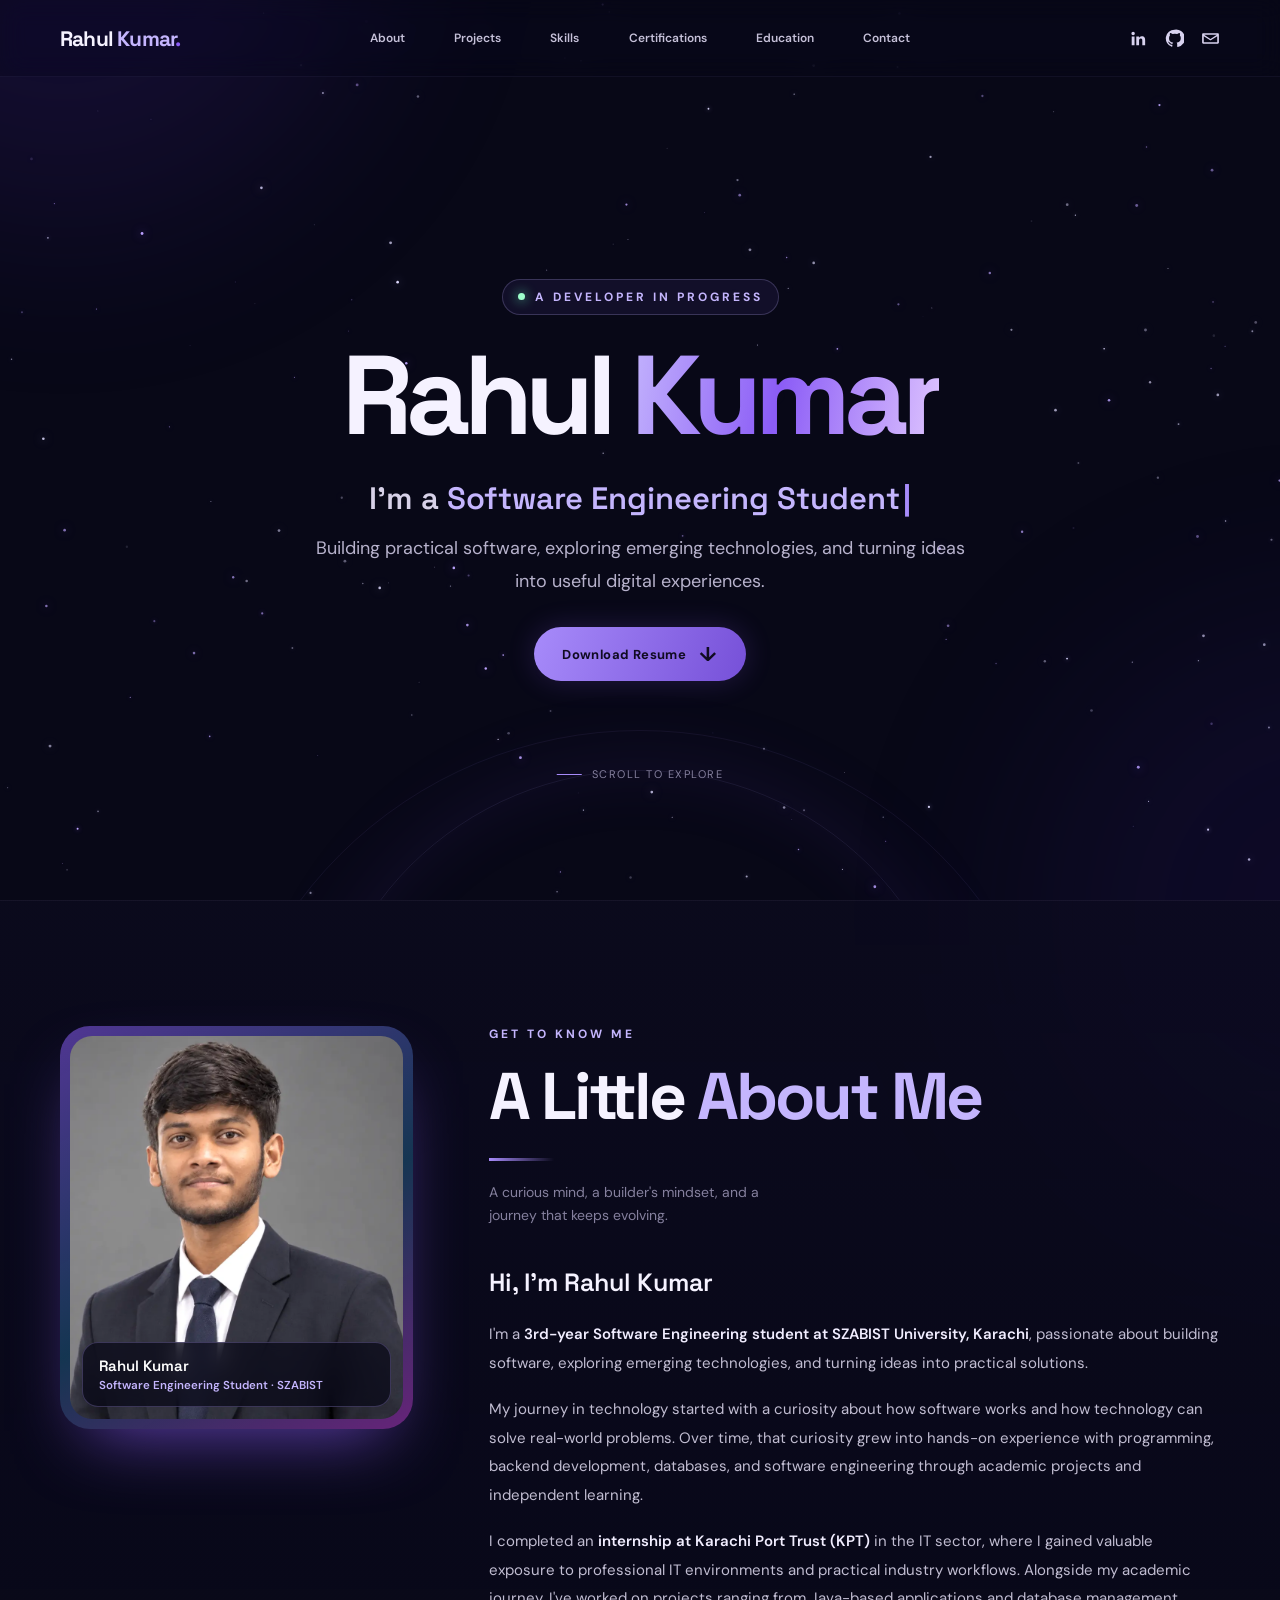
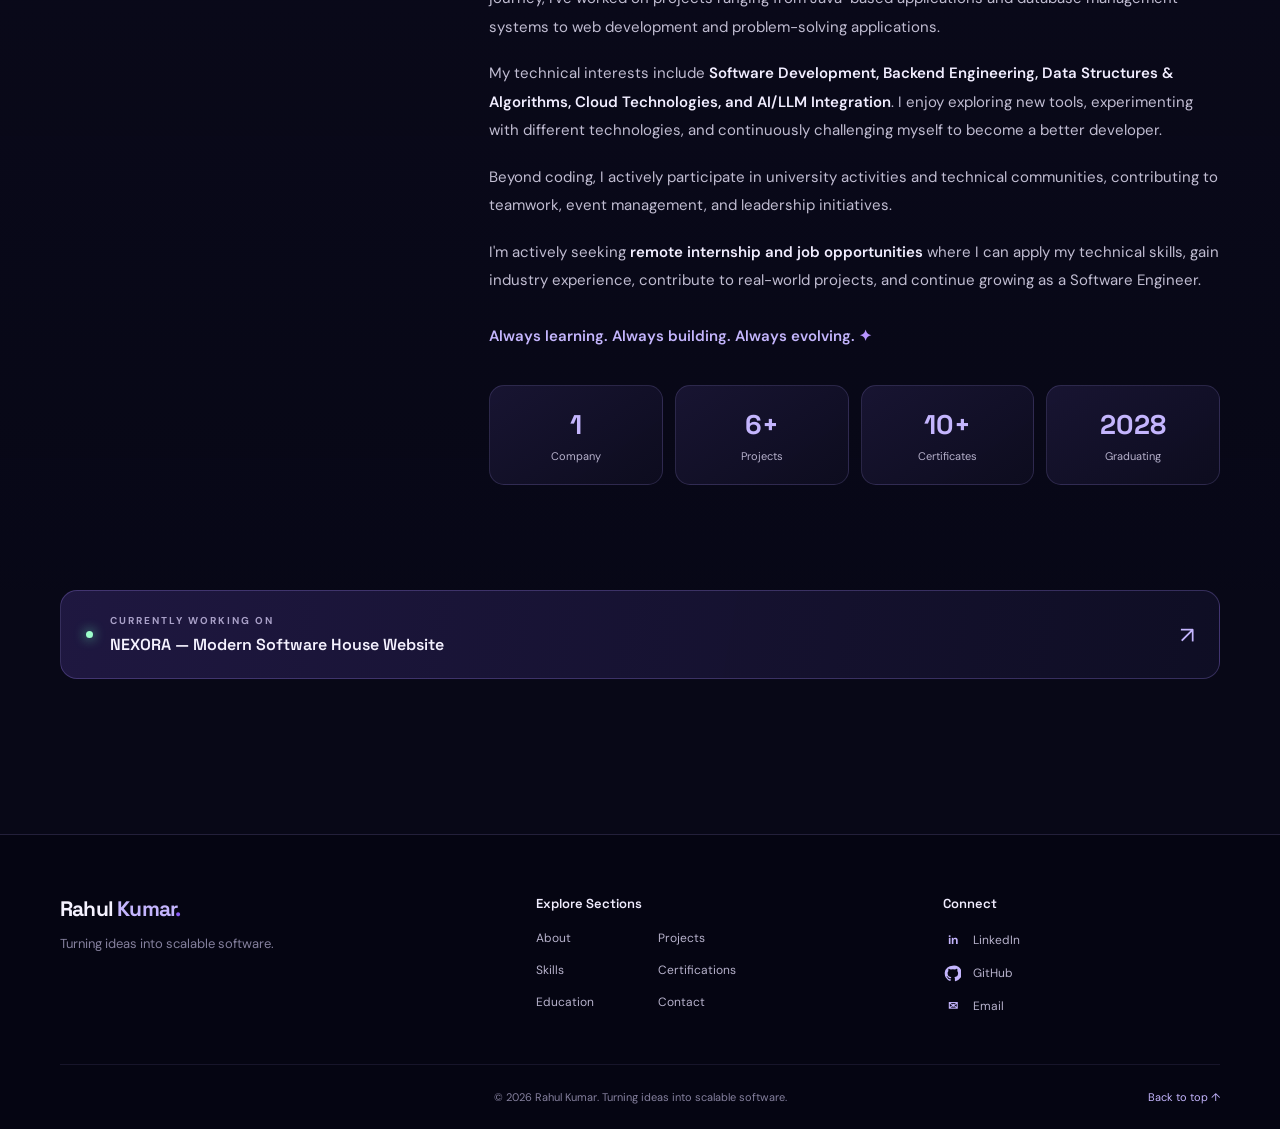
==== commit 24f68c65: "Add files via upload" ====
--- a/index.html
+++ b/index.html
@@ -53,7 +53,7 @@
         <p class="hero-description">
           Building practical software, exploring emerging technologies, and turning ideas into useful digital experiences.
         </p>
-        <a class="button button-primary" href="assets/resume.pdf" download>
+        <a class="button button-primary" href="resume.pdf" download>
           Download Resume <span class="download-icon" aria-hidden="true">↓</span>
         </a>
         <div class="hero-scroll"><span></span> Scroll to explore</div>
@@ -66,7 +66,7 @@
       <div class="container about-grid">
         <aside class="about-photo">
           <figure>
-            <img src="assets/rahul-kumar.webp" alt="Portrait of Rahul Kumar" width="900" height="1016" loading="lazy" />
+            <img src="rahul-kumar.webp" alt="Portrait of Rahul Kumar" width="900" height="1016" loading="lazy" />
             <figcaption><strong>Rahul Kumar</strong><span>Software Engineering Student · SZABIST</span></figcaption>
           </figure>
         </aside>
